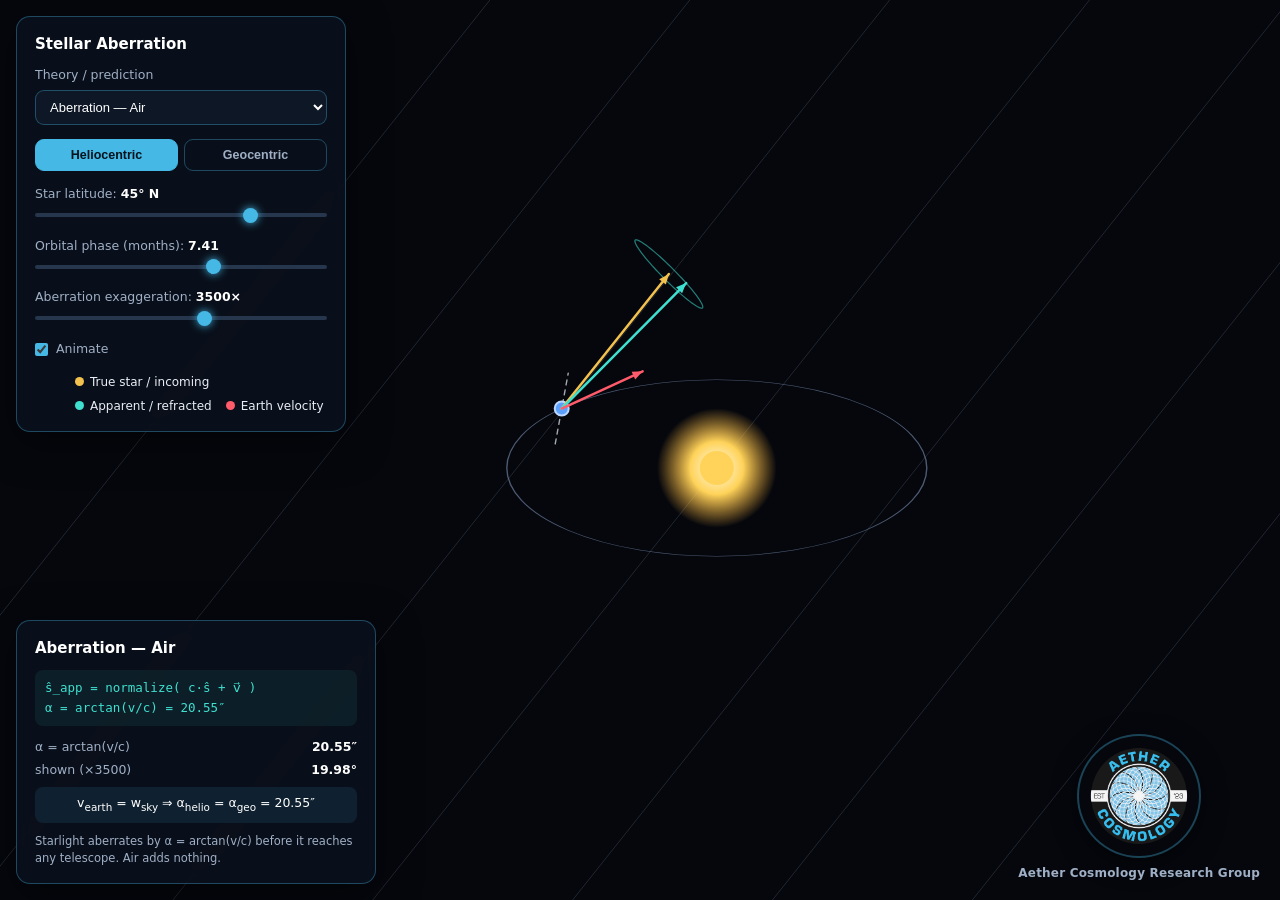
==== index.html @ 5d08d997 "Stellar aberration sim: predictions, air vs water, HelioC/GeoC Browser demo (ACRG). Orbital aberrati" ====
<!DOCTYPE html>
<html lang="en">
<head>
<meta charset="utf-8">
<meta name="viewport" content="width=device-width, initial-scale=1">
<title>Stellar Aberration — Predictions, Air vs Water</title>
<link rel="icon" href="assets/acrg-logo.png">
<link rel="stylesheet" href="css/style.css">
</head>
<body>

<!-- Scene: everything is drawn here -->
<canvas id="scene"></canvas>

<!-- Left control panel -->
<section id="controls" class="panel">
  <h2>Stellar Aberration</h2>

  <label class="sel">Theory / prediction
    <select id="theory"></select>
  </label>
  <p id="desc"></p>

  <!-- Frame toggle: helio/geo (sky) or water rest/moving (transform theories) -->
  <div id="frame-wrap">
    <div class="toggle" role="tablist">
      <button id="btn-frameA" class="active"></button>
      <button id="btn-frameB"></button>
    </div>
  </div>

  <label id="row-lat">Star latitude: <b id="v-lat">45° N</b>
    <input id="lat" type="range" min="-90" max="90" step="1" value="45">
  </label>
  <label id="row-phase">Orbital phase (months): <b id="v-phase">5.43</b>
    <input id="phase" type="range" min="0" max="12" step="0.01" value="5.43">
  </label>
  <label id="row-exagg">Aberration exaggeration: <b id="v-exagg">3500&times;</b>
    <input id="exagg" type="range" min="1" max="6000" step="1" value="3500">
  </label>
  <label class="check"><input id="animate" type="checkbox" checked> Animate</label>

  <ul class="key">
    <li><span class="dot star"></span>True star / incoming</li>
    <li><span class="dot app"></span>Apparent / refracted</li>
    <li><span class="dot vel"></span><span id="k-vel">Earth velocity</span></li>
  </ul>
</section>

<!-- Live math legend -->
<section id="math" class="panel">
  <h2 id="m-title">Math in use</h2>
  <div id="m-formula" class="formula"></div>
  <div id="m-rows"></div>
  <div id="m-verdict" class="equal"></div>
  <p id="m-note" class="note"></p>
</section>

<!-- Brand -->
<footer id="brand">
  <img src="assets/acrg-logo.png" alt="Aether Cosmology Research Group">
  <span>Aether Cosmology Research Group</span>
</footer>

<script src="js/util.js"></script>
<script src="js/theories.js"></script>
<script src="js/sky.js"></script>
<script src="js/tube.js"></script>
<script src="js/main.js"></script>
</body>
</html>
---- css/style.css ----
/* ── Aether Cosmology Research Group — Stellar Aberration sim ───────────── */

:root{
  --accent:#45b8e6;          /* ACRG blue */
  --star:#f2c14e;            /* true star / incoming ray */
  --app:#3fe0d0;            /* apparent / refracted ray */
  --vel:#ff5b6a;            /* velocity vector */
  --panel:rgba(12,18,30,.82);
  --edge:rgba(69,184,230,.35);
  --ink:#e9eef6;
  --dim:#9fb0c6;
}

*{box-sizing:border-box;margin:0}
html,body{height:100%;overflow:hidden;background:#05070d;color:var(--ink);
  font:14px/1.5 system-ui,-apple-system,Segoe UI,Roboto,sans-serif}

#scene{position:fixed;inset:0;width:100%;height:100%;display:block}

/* Glass panels */
.panel{position:fixed;z-index:2;width:330px;padding:16px 18px;
  background:var(--panel);border:1px solid var(--edge);border-radius:14px;
  backdrop-filter:blur(10px);-webkit-backdrop-filter:blur(10px);
  box-shadow:0 10px 40px rgba(0,0,0,.5)}
#controls{top:16px;left:16px}
#math{bottom:16px;left:16px;width:360px}
.panel h2{font-size:15px;margin-bottom:10px;color:#fff}
#desc{font-size:12.5px;color:var(--dim);margin:10px 0 14px}

/* Theory selector */
label.sel{display:block;font-size:12.5px;color:var(--dim)}
#theory{width:100%;margin-top:6px;padding:8px 10px;border-radius:9px;
  background:#0e1726;color:#fff;border:1px solid var(--edge);font-size:13px;cursor:pointer}

/* Frame toggle */
#frame-wrap{margin-bottom:14px}
.toggle{display:flex;gap:6px}
.toggle button{flex:1;padding:8px 0;border:1px solid var(--edge);border-radius:9px;
  background:transparent;color:var(--dim);font-weight:600;font-size:12.5px;cursor:pointer;transition:.15s}
.toggle button:hover{color:#fff;border-color:var(--accent)}
.toggle button.active{background:var(--accent);color:#04121b;border-color:var(--accent)}

/* Sliders */
label{display:block;font-size:12.5px;color:var(--dim);margin-bottom:14px}
label b{color:#fff}
input[type=range]{-webkit-appearance:none;appearance:none;width:100%;height:4px;margin-top:8px;
  border-radius:3px;background:#26364c;outline:none}
input[type=range]::-webkit-slider-thumb{-webkit-appearance:none;width:15px;height:15px;
  border-radius:50%;background:var(--accent);cursor:pointer;box-shadow:0 0 8px var(--accent)}
input[type=range]::-moz-range-thumb{width:15px;height:15px;border:none;border-radius:50%;
  background:var(--accent);cursor:pointer}
.check{display:flex;align-items:center;gap:8px}
.check input{accent-color:var(--accent)}

/* Colour key */
.key{list-style:none;display:flex;flex-wrap:wrap;gap:6px 14px;margin-top:4px;font-size:12px}
.key li{display:flex;align-items:center;gap:6px}
.dot{width:9px;height:9px;border-radius:50%}
.dot.star{background:var(--star)} .dot.app{background:var(--app)} .dot.vel{background:var(--vel)}

/* Math legend */
#math .row{display:flex;justify-content:space-between;font-size:12.5px;padding:2px 0}
#math .row span{color:var(--dim)} #math .row b{color:#fff;font-variant-numeric:tabular-nums}
.formula{font:12.5px/1.6 ui-monospace,Menlo,Consolas,monospace;color:var(--app);
  background:rgba(63,224,208,.07);border-radius:8px;padding:8px 10px;white-space:pre-wrap;margin-bottom:10px}
.equal{margin:6px 0;font-size:12.5px;color:#fff;text-align:center;
  background:rgba(69,184,230,.1);border-radius:8px;padding:7px}
.equal .ok{color:#5fd07a} .equal .bad{color:#ff6a78}
.note{margin-top:10px;font-size:11.5px;color:var(--dim)}

/* Brand (bottom-right, prominent) */
#brand{position:fixed;bottom:18px;right:20px;z-index:3;display:flex;flex-direction:column;
  align-items:center;gap:8px;pointer-events:none}
#brand img{width:120px;height:120px;border-radius:50%;
  box-shadow:0 0 0 2px var(--edge),0 6px 26px rgba(0,0,0,.6)}
#brand span{font-size:12px;font-weight:600;color:var(--dim);letter-spacing:.2px}

@media (max-width:860px){
  .panel{position:static;width:calc(100% - 32px);margin:16px}
  body{overflow:auto} #scene{position:fixed} #brand img{width:84px;height:84px}
}
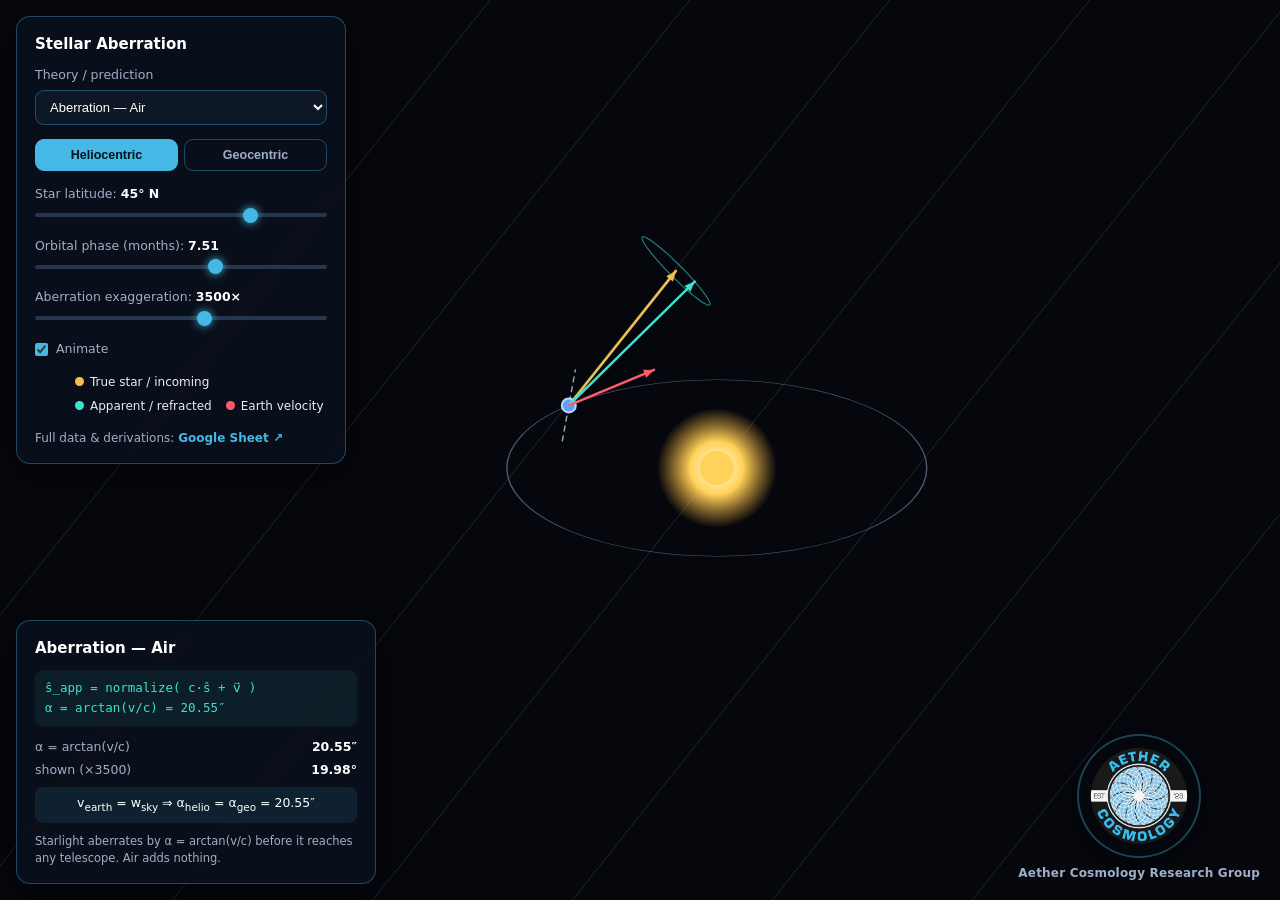
==== commit 4e4e92fa: "Add spreadsheet link (page + README) Co-Authored-By: Claude Opus 4.8 <noreply@anthropic.com>" ====
--- a/index.html
+++ b/index.html
@@ -45,6 +45,10 @@
     <li><span class="dot app"></span>Apparent / refracted</li>
     <li><span class="dot vel"></span><span id="k-vel">Earth velocity</span></li>
   </ul>
+
+  <p class="src">Full data &amp; derivations:
+    <a href="https://docs.google.com/spreadsheets/d/1ztxCRJBzytxn6jICCrBjRUU67HcBrKAw_xMz9tPLZGw/edit?gid=0#gid=0"
+       target="_blank" rel="noopener">Google Sheet &#8599;</a></p>
 </section>
 
 <!-- Live math legend -->
--- a/css/style.css
+++ b/css/style.css
@@ -58,6 +58,11 @@
 .dot{width:9px;height:9px;border-radius:50%}
 .dot.star{background:var(--star)} .dot.app{background:var(--app)} .dot.vel{background:var(--vel)}
 
+/* Source link */
+.src{margin-top:14px;font-size:12px;color:var(--dim)}
+.src a{color:var(--accent);text-decoration:none;font-weight:600}
+.src a:hover{text-decoration:underline}
+
 /* Math legend */
 #math .row{display:flex;justify-content:space-between;font-size:12.5px;padding:2px 0}
 #math .row span{color:var(--dim)} #math .row b{color:#fff;font-variant-numeric:tabular-nums}
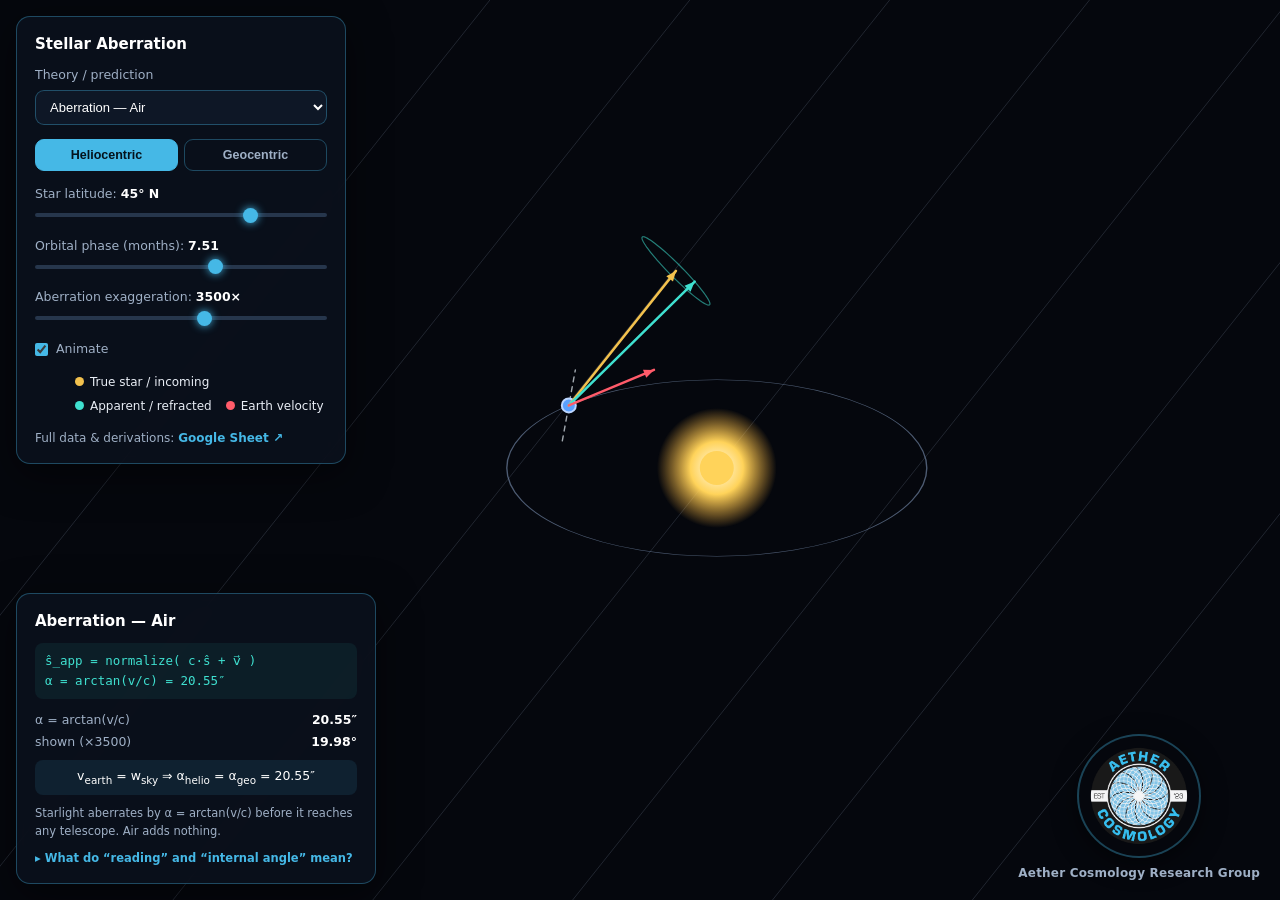
==== commit 708fb601: "Add Klinkerfues prediction, water-scale fix, synced photons, reading explainer - Klinkerfues 1867 (n" ====
--- a/index.html
+++ b/index.html
@@ -57,7 +57,21 @@
   <div id="m-formula" class="formula"></div>
   <div id="m-rows"></div>
   <div id="m-verdict" class="equal"></div>
+  <div id="m-scale" class="scale"></div>
   <p id="m-note" class="note"></p>
+
+  <details class="help">
+    <summary>What do “reading” and “internal angle” mean?</summary>
+    <p><b>Reading</b> — the celestial arc the micrometer reports: the star's sideways drift on the wire
+      plate divided by that telescope's own scale. Airy's 20.55″ is a reading, not a direct angle.</p>
+    <p><b>Internal angle (θ_int)</b> — the physical tilt the ray must take inside the tube to produce
+      that reading. It is implied, not measured; a 20.55″ reading needs 15.45″ inside the water.</p>
+    <p><b>Aberration</b> — the incoming tilt θ_ext = arctan(v/c) = 20.55″, set by the observer's
+      velocity. The reading recovers it.</p>
+    <p><b>Micrometer × n</b> — the water plate is calibrated n times finer than air (Airy p.39:
+      27.8-inch air-equivalent vs 37.0-inch tube), so 15.45″ inside reads the same 20.55″ as air. That
+      × n scaling is the whole reason the water null holds.</p>
+  </details>
 </section>
 
 <!-- Brand -->
--- a/css/style.css
+++ b/css/style.css
@@ -71,7 +71,23 @@
 .equal{margin:6px 0;font-size:12.5px;color:#fff;text-align:center;
   background:rgba(69,184,230,.1);border-radius:8px;padding:7px}
 .equal .ok{color:#5fd07a} .equal .bad{color:#ff6a78}
+/* Micrometer-scale numerics block */
+.scale{margin-top:10px;padding:8px 10px;border:1px solid var(--edge);border-radius:8px;
+  background:rgba(69,184,230,.06)}
+.scale .sh{font-size:11px;font-weight:700;color:var(--accent);margin-bottom:4px;letter-spacing:.2px}
+.scale .r{display:flex;justify-content:space-between;font-size:12px;padding:1px 0}
+.scale .r span{color:var(--dim)} .scale .r b{color:#fff;font-variant-numeric:tabular-nums}
+.scale .r.hit b{color:#5fd07a}
+
 .note{margin-top:10px;font-size:11.5px;color:var(--dim)}
+
+/* “What does reading mean” collapsible */
+.help{margin-top:10px;font-size:11.5px}
+.help summary{cursor:pointer;color:var(--accent);font-weight:600;list-style:none}
+.help summary::-webkit-details-marker{display:none}
+.help summary::before{content:'▸ ';color:var(--accent)}
+.help[open] summary::before{content:'▾ '}
+.help p{margin-top:7px;color:var(--dim)} .help b{color:#dbe6f4}
 
 /* Brand (bottom-right, prominent) */
 #brand{position:fixed;bottom:18px;right:20px;z-index:3;display:flex;flex-direction:column;
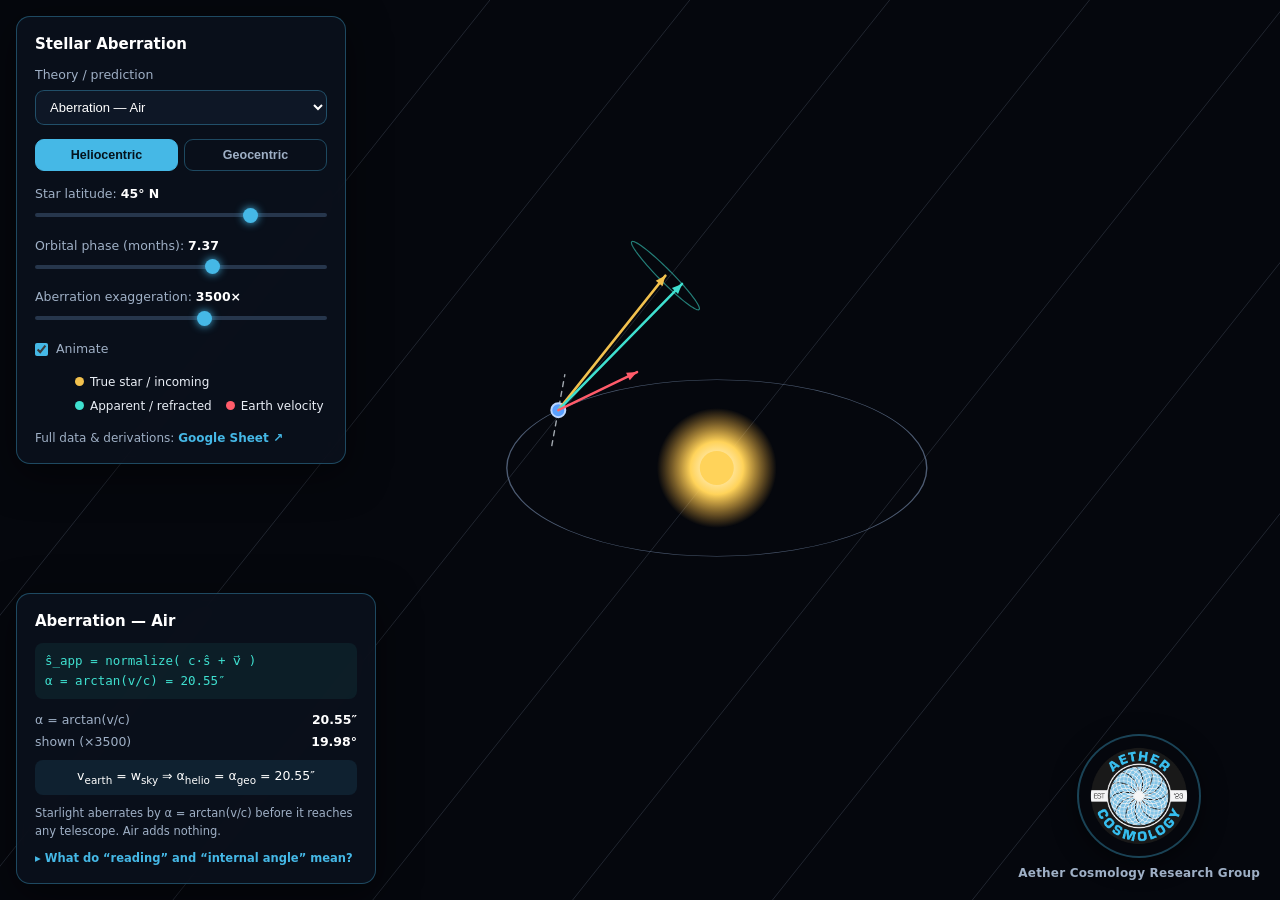
==== commit 4851ecb0: "README: add Franco to the frame-transform group; brand logo links to Discord Co-Authored-By: Claude " ====
--- a/index.html
+++ b/index.html
@@ -76,7 +76,9 @@
 
 <!-- Brand -->
 <footer id="brand">
-  <img src="assets/acrg-logo.png" alt="Aether Cosmology Research Group">
+  <a href="https://discord.gg/aethercosmology" target="_blank" rel="noopener">
+    <img src="assets/acrg-logo.png" alt="Aether Cosmology Research Group">
+  </a>
   <span>Aether Cosmology Research Group</span>
 </footer>
 
--- a/css/style.css
+++ b/css/style.css
@@ -92,6 +92,7 @@
 /* Brand (bottom-right, prominent) */
 #brand{position:fixed;bottom:18px;right:20px;z-index:3;display:flex;flex-direction:column;
   align-items:center;gap:8px;pointer-events:none}
+#brand a{pointer-events:auto;display:block;line-height:0}
 #brand img{width:120px;height:120px;border-radius:50%;
   box-shadow:0 0 0 2px var(--edge),0 6px 26px rgba(0,0,0,.6)}
 #brand span{font-size:12px;font-weight:600;color:var(--dim);letter-spacing:.2px}
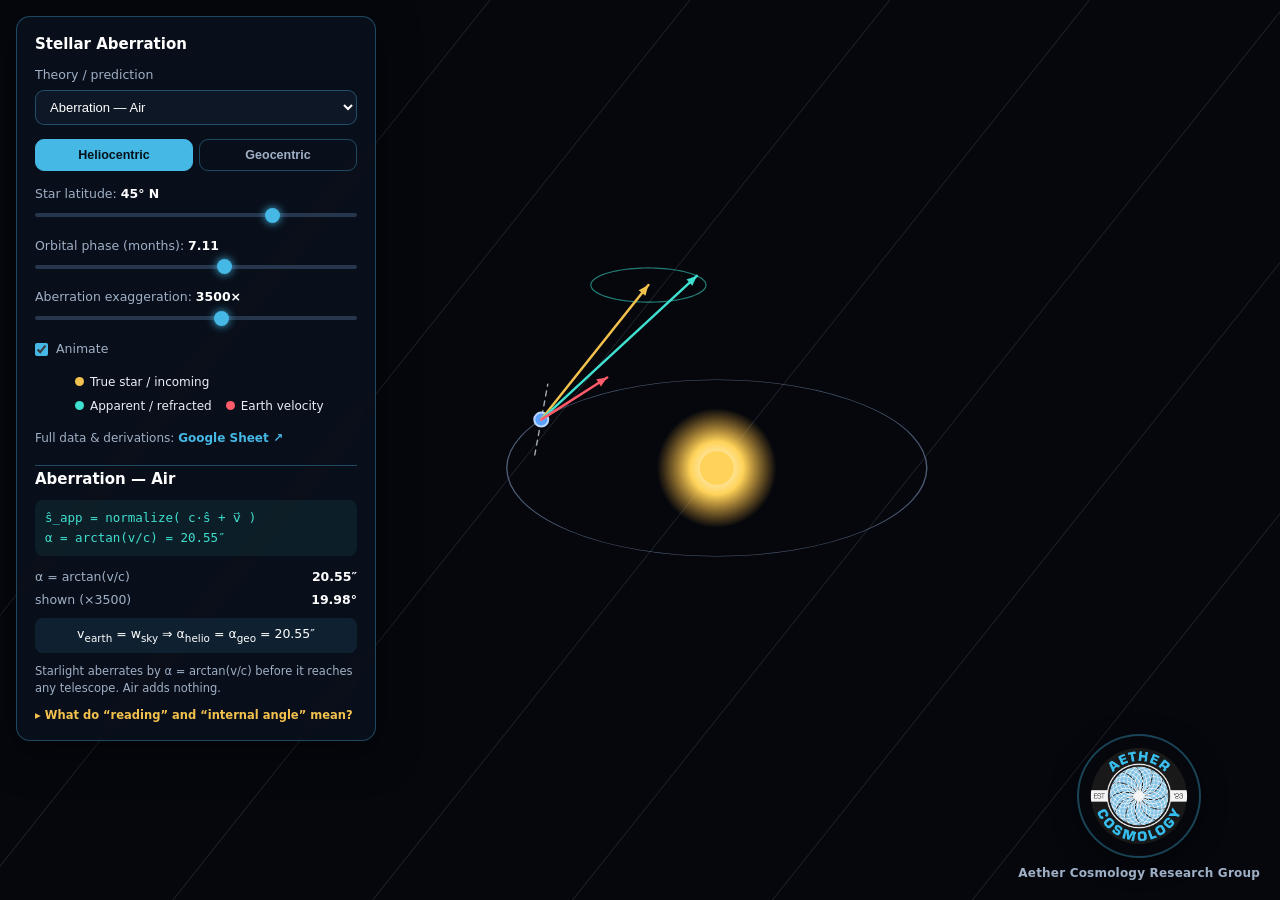
==== commit e422c38a: "Add reads/theta_int view dropdown, monitor-scaled tube labels, merged panel - Show dropdown: calibra" ====
--- a/index.html
+++ b/index.html
@@ -12,8 +12,8 @@
 <!-- Scene: everything is drawn here -->
 <canvas id="scene"></canvas>
 
-<!-- Left control panel -->
-<section id="controls" class="panel">
+<!-- Left panel: controls + live math legend, one scrollable container -->
+<section id="panel" class="panel">
   <h2>Stellar Aberration</h2>
 
   <label class="sel">Theory / prediction
@@ -28,6 +28,15 @@
       <button id="btn-frameB"></button>
     </div>
   </div>
+
+  <!-- Which quantity to show for the water tube (its prediction) -->
+  <label class="sel" id="row-view">Show
+    <select id="view">
+      <option value="cali">Reads — calibrated (θ_int × n)</option>
+      <option value="raw">Reads — raw (air scale)</option>
+      <option value="thetaint">θ_int — predicted internal angle</option>
+    </select>
+  </label>
 
   <label id="row-lat">Star latitude: <b id="v-lat">45° N</b>
     <input id="lat" type="range" min="-90" max="90" step="1" value="45">
@@ -49,10 +58,9 @@
   <p class="src">Full data &amp; derivations:
     <a href="https://docs.google.com/spreadsheets/d/1ztxCRJBzytxn6jICCrBjRUU67HcBrKAw_xMz9tPLZGw/edit?gid=0#gid=0"
        target="_blank" rel="noopener">Google Sheet &#8599;</a></p>
-</section>
 
-<!-- Live math legend -->
-<section id="math" class="panel">
+  <hr class="div">
+
   <h2 id="m-title">Math in use</h2>
   <div id="m-formula" class="formula"></div>
   <div id="m-rows"></div>
--- a/css/style.css
+++ b/css/style.css
@@ -22,15 +22,16 @@
   background:var(--panel);border:1px solid var(--edge);border-radius:14px;
   backdrop-filter:blur(10px);-webkit-backdrop-filter:blur(10px);
   box-shadow:0 10px 40px rgba(0,0,0,.5)}
-#controls{top:16px;left:16px}
-#math{bottom:16px;left:16px;width:360px}
+#panel{top:16px;left:16px;width:360px;max-height:calc(100vh - 32px);overflow-y:auto}
+.div{border:none;border-top:1px solid var(--edge);margin:18px 0 2px}
 .panel h2{font-size:15px;margin-bottom:10px;color:#fff}
 #desc{font-size:12.5px;color:var(--dim);margin:10px 0 14px}
 
 /* Theory selector */
 label.sel{display:block;font-size:12.5px;color:var(--dim)}
-#theory{width:100%;margin-top:6px;padding:8px 10px;border-radius:9px;
+#theory,#view{width:100%;margin-top:6px;padding:8px 10px;border-radius:9px;
   background:#0e1726;color:#fff;border:1px solid var(--edge);font-size:13px;cursor:pointer}
+#row-view{margin-bottom:14px}
 
 /* Frame toggle */
 #frame-wrap{margin-bottom:14px}
@@ -64,8 +65,8 @@
 .src a:hover{text-decoration:underline}
 
 /* Math legend */
-#math .row{display:flex;justify-content:space-between;font-size:12.5px;padding:2px 0}
-#math .row span{color:var(--dim)} #math .row b{color:#fff;font-variant-numeric:tabular-nums}
+#panel .row{display:flex;justify-content:space-between;font-size:12.5px;padding:2px 0}
+#panel .row span{color:var(--dim)} #panel .row b{color:#fff;font-variant-numeric:tabular-nums}
 .formula{font:12.5px/1.6 ui-monospace,Menlo,Consolas,monospace;color:var(--app);
   background:rgba(63,224,208,.07);border-radius:8px;padding:8px 10px;white-space:pre-wrap;margin-bottom:10px}
 .equal{margin:6px 0;font-size:12.5px;color:#fff;text-align:center;
@@ -83,9 +84,9 @@
 
 /* “What does reading mean” collapsible */
 .help{margin-top:10px;font-size:11.5px}
-.help summary{cursor:pointer;color:var(--accent);font-weight:600;list-style:none}
+.help summary{cursor:pointer;color:var(--star);font-weight:700;list-style:none}
 .help summary::-webkit-details-marker{display:none}
-.help summary::before{content:'▸ ';color:var(--accent)}
+.help summary::before{content:'▸ ';color:var(--star)}
 .help[open] summary::before{content:'▾ '}
 .help p{margin-top:7px;color:var(--dim)} .help b{color:#dbe6f4}
 
@@ -94,7 +95,12 @@
   align-items:center;gap:8px;pointer-events:none}
 #brand a{pointer-events:auto;display:block;line-height:0}
 #brand img{width:120px;height:120px;border-radius:50%;
-  box-shadow:0 0 0 2px var(--edge),0 6px 26px rgba(0,0,0,.6)}
+  box-shadow:0 0 0 2px var(--edge),0 6px 26px rgba(0,0,0,.6);
+  animation:acrgPulse 3.2s ease-in-out infinite}
+@keyframes acrgPulse{
+  0%,100%{transform:scale(1);     box-shadow:0 0 0 2px var(--edge),  0 6px 26px rgba(0,0,0,.6)}
+  50%    {transform:scale(1.055); box-shadow:0 0 0 2px var(--accent),0 6px 34px rgba(69,184,230,.55)}}
+@media (prefers-reduced-motion:reduce){#brand img{animation:none}}
 #brand span{font-size:12px;font-weight:600;color:var(--dim);letter-spacing:.2px}
 
 @media (max-width:860px){
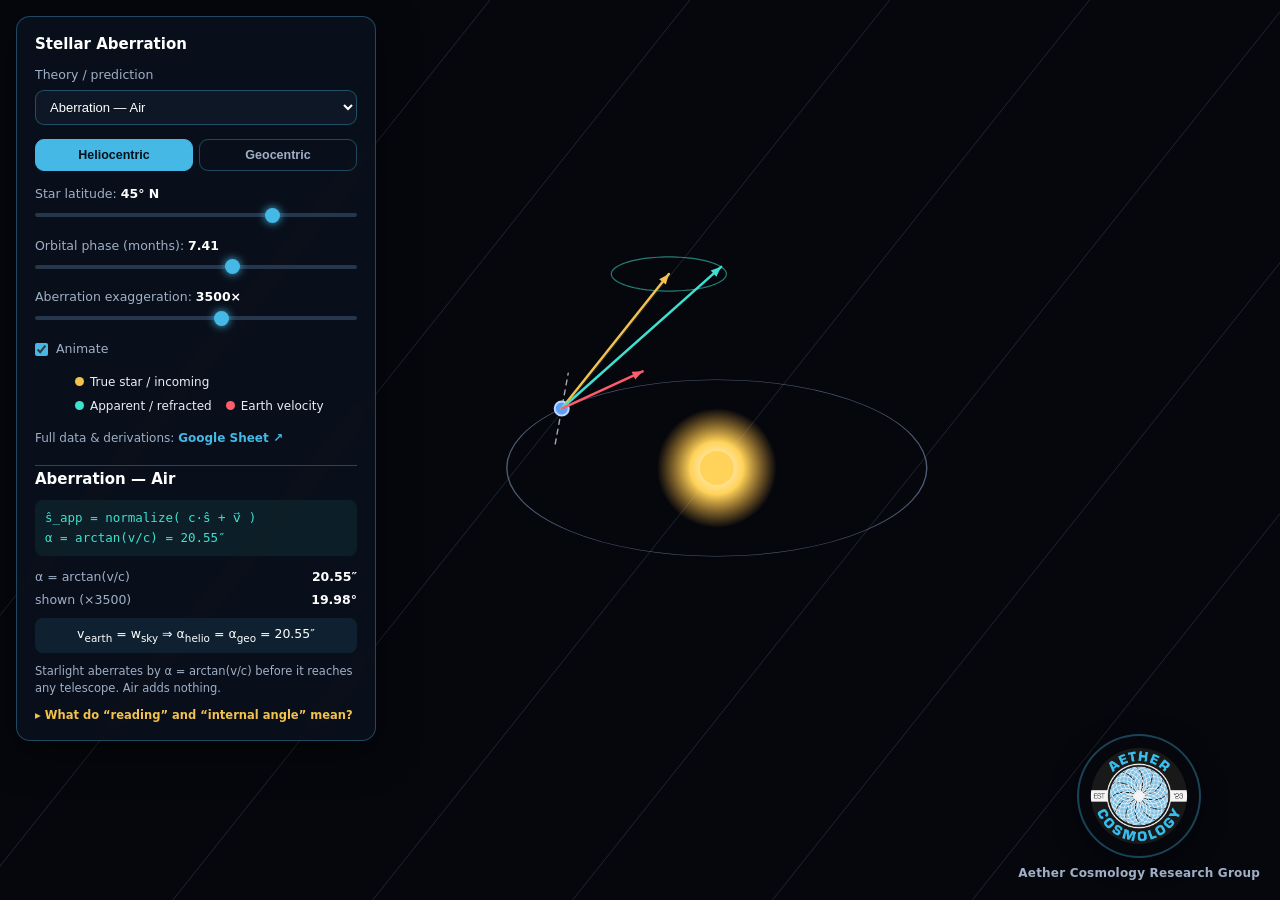
==== commit 4b18d34e: "Add micrometer-drift view and toggle tag on Airy lab-frame line - Airy's lab-frame line shows (cali)" ====
--- a/index.html
+++ b/index.html
@@ -35,6 +35,7 @@
       <option value="cali">Reads — calibrated (θ_int × n)</option>
       <option value="raw">Reads — raw (air scale)</option>
       <option value="thetaint">θ_int — predicted internal angle</option>
+      <option value="micro">Micrometer — plate drift (µm)</option>
     </select>
   </label>
 
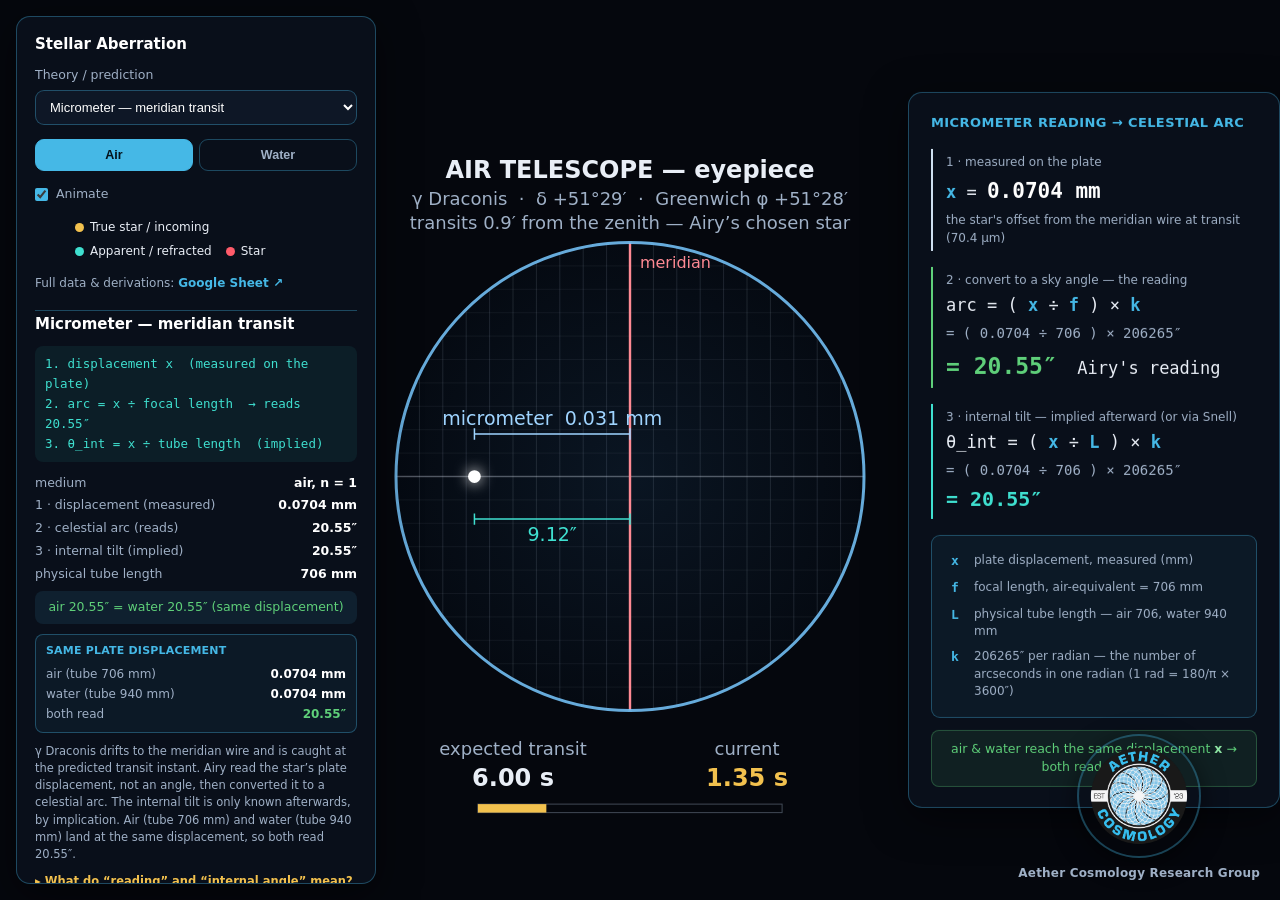
==== commit 40f4edfe: "Add Micrometer transit mode: γ Draconis eyepiece, HTML conversion panel (displacement→arc→implied ti" ====
--- a/index.html
+++ b/index.html
@@ -83,6 +83,9 @@
   </details>
 </section>
 
+<!-- Right sector: the micrometer→arc conversion, shown only in Micrometer mode -->
+<aside id="micro-panel" hidden></aside>
+
 <!-- Brand -->
 <footer id="brand">
   <a href="https://discord.gg/aethercosmology" target="_blank" rel="noopener">
@@ -95,6 +98,7 @@
 <script src="js/theories.js"></script>
 <script src="js/sky.js"></script>
 <script src="js/tube.js"></script>
+<script src="js/micro.js"></script>
 <script src="js/main.js"></script>
 </body>
 </html>
--- a/css/style.css
+++ b/css/style.css
@@ -90,6 +90,36 @@
 .help[open] summary::before{content:'▾ '}
 .help p{margin-top:7px;color:var(--dim)} .help b{color:#dbe6f4}
 
+/* Micrometer conversion panel (right sector) */
+#micro-panel{position:fixed;z-index:2;right:24px;top:50%;transform:translateY(-50%);
+  width:372px;max-height:calc(100vh - 32px);overflow-y:auto;padding:20px 22px;
+  background:var(--panel);border:1px solid var(--edge);border-radius:14px;
+  backdrop-filter:blur(10px);-webkit-backdrop-filter:blur(10px);
+  box-shadow:0 10px 40px rgba(0,0,0,.5)}
+#micro-panel[hidden]{display:none}
+#micro-panel h3{font-size:13px;font-weight:700;letter-spacing:.4px;color:var(--accent);margin-bottom:16px}
+.mstep{margin-bottom:16px;padding:2px 0 2px 13px;border-left:2px solid var(--edge)}
+.mstep .lbl{font-size:12px;color:var(--dim);margin:2px 0}
+.mstep .eq{font:17px/1.75 ui-monospace,Menlo,Consolas,monospace;color:var(--ink);
+  font-variant-numeric:tabular-nums}
+.mstep .eq.sm{font-size:14px;color:var(--dim)}
+.mstep .eq .v{color:var(--accent);font-weight:700}
+.mstep .eq .res{font-weight:700}
+.mstep.measured{border-left-color:#cfe0f0}
+.mstep.measured .res{color:#fff;font-size:21px}
+.mstep.reads{border-left-color:#5fd07a}
+.mstep.reads .res{color:#5fd07a;font-size:23px}
+.mstep.implied{border-left-color:var(--app)}
+.mstep.implied .res{color:var(--app);font-size:20px}
+.mdefs{margin:16px 0 12px;padding:12px 14px;background:rgba(69,184,230,.06);
+  border:1px solid var(--edge);border-radius:9px}
+.mdefs .d{display:flex;gap:10px;padding:4px 0;font-size:12px;color:var(--dim);line-height:1.45}
+.mdefs .d b{color:var(--accent);font-family:ui-monospace,Menlo,Consolas,monospace;
+  min-width:18px;text-align:center;font-size:13px}
+.mnull{font-size:12.5px;color:#5fd07a;text-align:center;
+  background:rgba(95,208,122,.09);border:1px solid rgba(95,208,122,.3);border-radius:8px;padding:9px 10px}
+.mnull b{color:#8fe6a5}
+
 /* Brand (bottom-right, prominent) */
 #brand{position:fixed;bottom:18px;right:20px;z-index:3;display:flex;flex-direction:column;
   align-items:center;gap:8px;pointer-events:none}
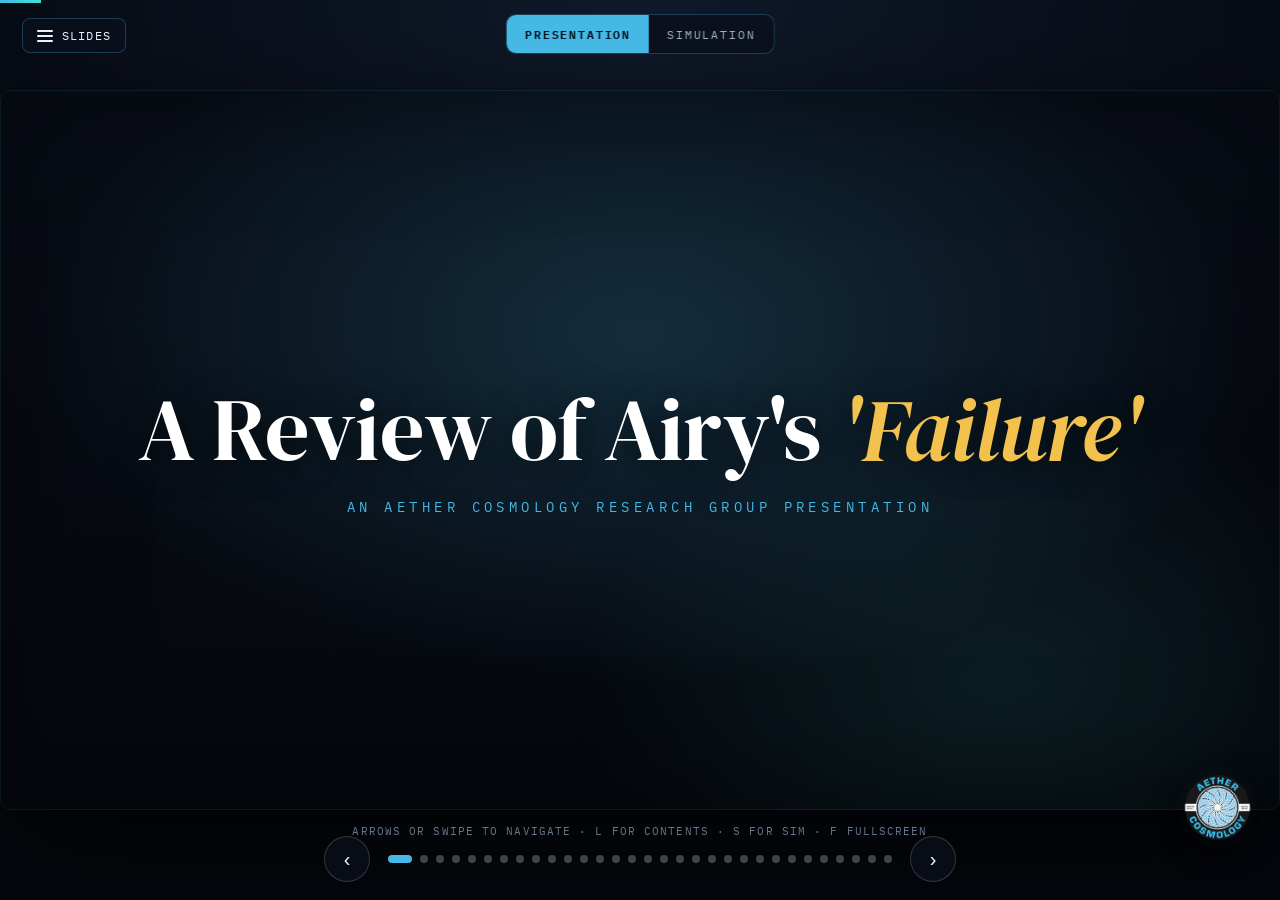
==== commit f0b939fa: "Root now serves the presentation+sim combo (index.html redirects to airy.html); bare sim kept at sim" ====
--- a/index.html
+++ b/index.html
@@ -2,103 +2,22 @@
 <html lang="en">
 <head>
 <meta charset="utf-8">
-<meta name="viewport" content="width=device-width, initial-scale=1">
-<title>Stellar Aberration — Predictions, Air vs Water</title>
+<meta http-equiv="refresh" content="0; url=airy_prezzie/airy.html">
+<link rel="canonical" href="airy_prezzie/airy.html">
 <link rel="icon" href="assets/acrg-logo.png">
-<link rel="stylesheet" href="css/style.css">
+<title>Airy's Failure — presentation &amp; simulation</title>
+<style>
+  body{background:#05070d;color:#e9eef6;font:16px/1.6 system-ui,-apple-system,Segoe UI,Roboto,sans-serif;
+    display:grid;place-items:center;min-height:100vh;margin:0;text-align:center;padding:24px}
+  a{color:#45b8e6;font-weight:700}
+  .sim{color:#9fb0c6;font-size:14px;margin-top:14px}
+</style>
 </head>
 <body>
-
-<!-- Scene: everything is drawn here -->
-<canvas id="scene"></canvas>
-
-<!-- Left panel: controls + live math legend, one scrollable container -->
-<section id="panel" class="panel">
-  <h2>Stellar Aberration</h2>
-
-  <label class="sel">Theory / prediction
-    <select id="theory"></select>
-  </label>
-  <p id="desc"></p>
-
-  <!-- Frame toggle: helio/geo (sky) or water rest/moving (transform theories) -->
-  <div id="frame-wrap">
-    <div class="toggle" role="tablist">
-      <button id="btn-frameA" class="active"></button>
-      <button id="btn-frameB"></button>
-    </div>
-  </div>
-
-  <!-- Which quantity to show for the water tube (its prediction) -->
-  <label class="sel" id="row-view">Show
-    <select id="view">
-      <option value="cali">Reads — calibrated (θ_int × n)</option>
-      <option value="raw">Reads — raw (air scale)</option>
-      <option value="thetaint">θ_int — predicted internal angle</option>
-      <option value="micro">Micrometer — plate drift (µm)</option>
-    </select>
-  </label>
-
-  <label id="row-lat">Star latitude: <b id="v-lat">45° N</b>
-    <input id="lat" type="range" min="-90" max="90" step="1" value="45">
-  </label>
-  <label id="row-phase">Orbital phase (months): <b id="v-phase">5.43</b>
-    <input id="phase" type="range" min="0" max="12" step="0.01" value="5.43">
-  </label>
-  <label id="row-exagg">Aberration exaggeration: <b id="v-exagg">3500&times;</b>
-    <input id="exagg" type="range" min="1" max="6000" step="1" value="3500">
-  </label>
-  <label class="check"><input id="animate" type="checkbox" checked> Animate</label>
-
-  <ul class="key">
-    <li><span class="dot star"></span>True star / incoming</li>
-    <li><span class="dot app"></span>Apparent / refracted</li>
-    <li><span class="dot vel"></span><span id="k-vel">Earth velocity</span></li>
-  </ul>
-
-  <p class="src">Full data &amp; derivations:
-    <a href="https://docs.google.com/spreadsheets/d/1ztxCRJBzytxn6jICCrBjRUU67HcBrKAw_xMz9tPLZGw/edit?gid=0#gid=0"
-       target="_blank" rel="noopener">Google Sheet &#8599;</a></p>
-
-  <hr class="div">
-
-  <h2 id="m-title">Math in use</h2>
-  <div id="m-formula" class="formula"></div>
-  <div id="m-rows"></div>
-  <div id="m-verdict" class="equal"></div>
-  <div id="m-scale" class="scale"></div>
-  <p id="m-note" class="note"></p>
-
-  <details class="help">
-    <summary>What do “reading” and “internal angle” mean?</summary>
-    <p><b>Reading</b> — the celestial arc the micrometer reports: the star's sideways drift on the wire
-      plate divided by that telescope's own scale. Airy's 20.55″ is a reading, not a direct angle.</p>
-    <p><b>Internal angle (θ_int)</b> — the physical tilt the ray must take inside the tube to produce
-      that reading. It is implied, not measured; a 20.55″ reading needs 15.45″ inside the water.</p>
-    <p><b>Aberration</b> — the incoming tilt θ_ext = arctan(v/c) = 20.55″, set by the observer's
-      velocity. The reading recovers it.</p>
-    <p><b>Micrometer × n</b> — the water plate is calibrated n times finer than air (Airy p.39:
-      27.8-inch air-equivalent vs 37.0-inch tube), so 15.45″ inside reads the same 20.55″ as air. That
-      × n scaling is the whole reason the water null holds.</p>
-  </details>
-</section>
-
-<!-- Right sector: the micrometer→arc conversion, shown only in Micrometer mode -->
-<aside id="micro-panel" hidden></aside>
-
-<!-- Brand -->
-<footer id="brand">
-  <a href="https://discord.gg/aethercosmology" target="_blank" rel="noopener">
-    <img src="assets/acrg-logo.png" alt="Aether Cosmology Research Group">
-  </a>
-  <span>Aether Cosmology Research Group</span>
-</footer>
-
-<script src="js/util.js"></script>
-<script src="js/theories.js"></script>
-<script src="js/sky.js"></script>
-<script src="js/tube.js"></script>
-<script src="js/micro.js"></script>
-<script src="js/main.js"></script>
+<div>
+  <p>Opening the Airy presentation and simulation… <a href="airy_prezzie/airy.html">click here if it does not load</a>.</p>
+  <p class="sim">Just the standalone simulator: <a href="sim.html">sim.html</a></p>
+</div>
+<script>location.replace('airy_prezzie/airy.html');</script>
 </body>
 </html>
